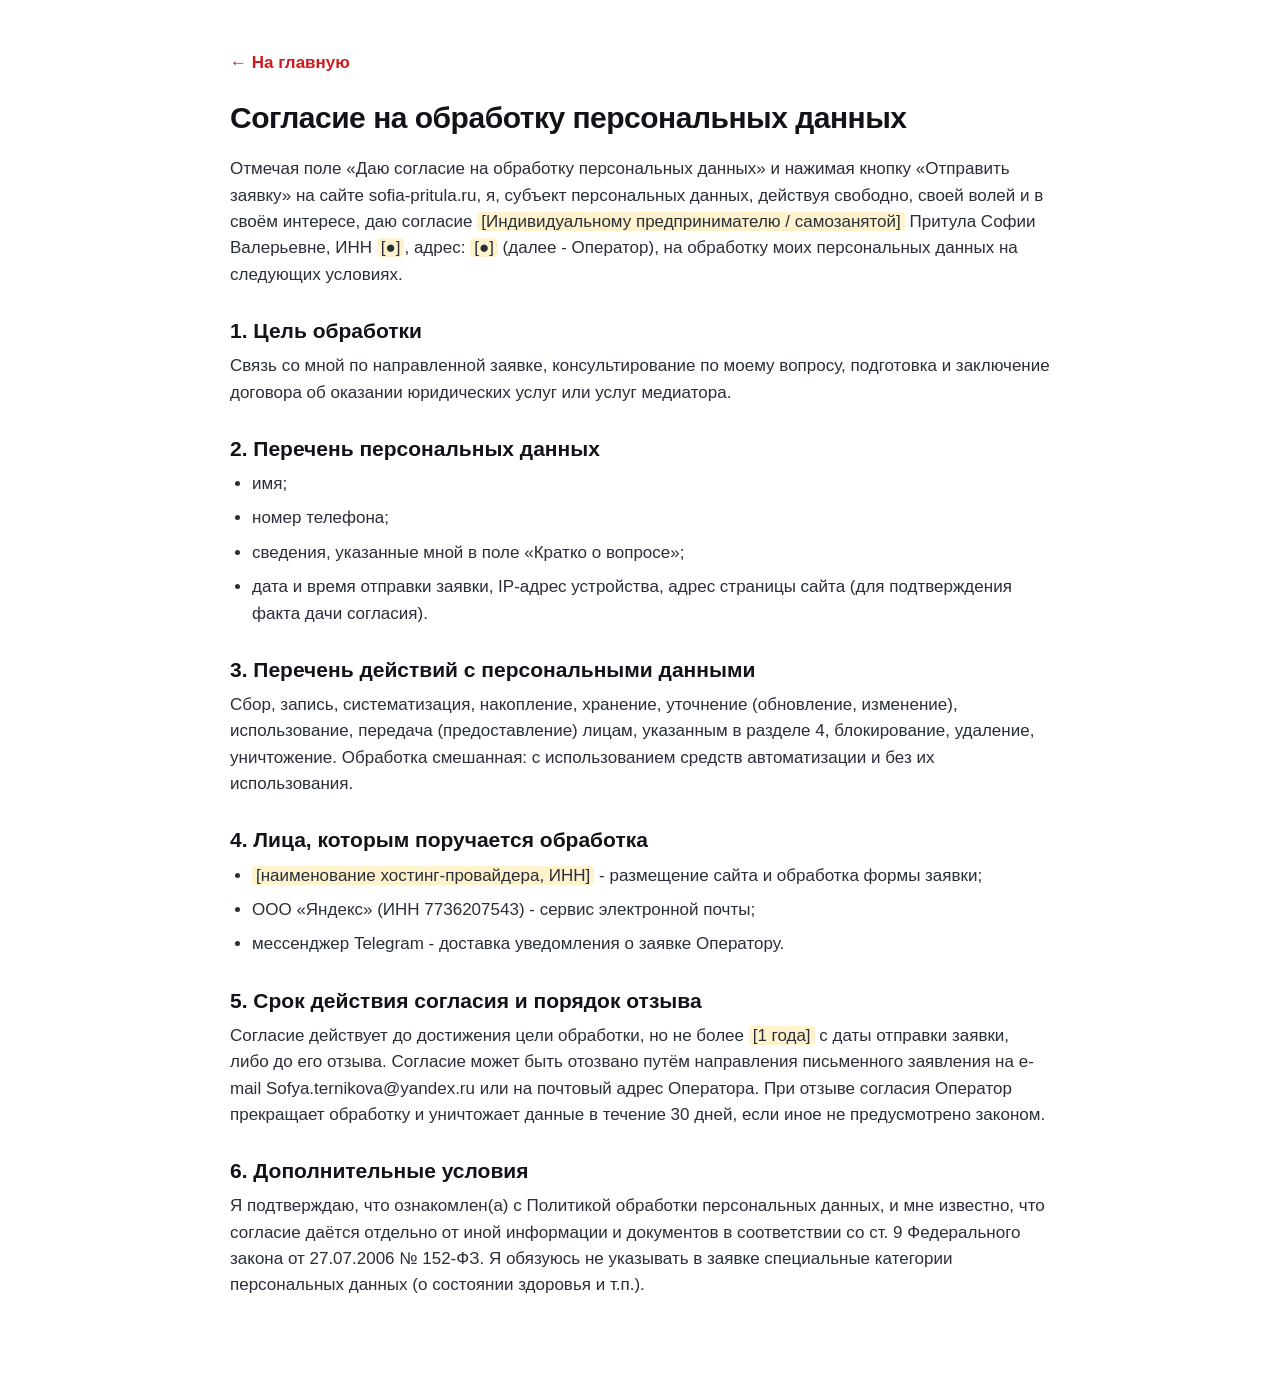
==== consent.html @ f9c7c825 "Сайт sofia-pritula.ru: новая версия Co-Authored-By: Claude Fable 5.1 <noreply@anthropic.com> Claude-" ====
<!DOCTYPE html>
<html lang="ru">
<head>
<meta charset="utf-8">
<meta name="viewport" content="width=device-width, initial-scale=1">
<title>Согласие на обработку персональных данных - София Притула</title>
<meta name="robots" content="noindex, follow">
<meta name="author" content="Тихонов Борис Игоревич">
<link rel="stylesheet" href="css/style.css">
</head>
<body>
<div class="doc">
<a class="back" href="index.html">← На главную</a>
<h1>Согласие на обработку персональных данных</h1>
<p>Отмечая поле «Даю согласие на обработку персональных данных» и нажимая кнопку «Отправить заявку» на сайте sofia-pritula.ru, я, субъект персональных данных, действуя свободно, своей волей и в своём интересе, даю согласие <span class="ph">[Индивидуальному предпринимателю / самозанятой]</span> Притула Софии Валерьевне, ИНН <span class="ph">[●]</span>, адрес: <span class="ph">[●]</span> (далее - Оператор), на обработку моих персональных данных на следующих условиях.</p>

<h2>1. Цель обработки</h2>
<p>Связь со мной по направленной заявке, консультирование по моему вопросу, подготовка и заключение договора об оказании юридических услуг или услуг медиатора.</p>

<h2>2. Перечень персональных данных</h2>
<ul>
<li>имя;</li>
<li>номер телефона;</li>
<li>сведения, указанные мной в поле «Кратко о вопросе»;</li>
<li>дата и время отправки заявки, IP-адрес устройства, адрес страницы сайта (для подтверждения факта дачи согласия).</li>
</ul>

<h2>3. Перечень действий с персональными данными</h2>
<p>Сбор, запись, систематизация, накопление, хранение, уточнение (обновление, изменение), использование, передача (предоставление) лицам, указанным в разделе 4, блокирование, удаление, уничтожение. Обработка смешанная: с использованием средств автоматизации и без их использования.</p>

<h2>4. Лица, которым поручается обработка</h2>
<ul>
<li><span class="ph">[наименование хостинг-провайдера, ИНН]</span> - размещение сайта и обработка формы заявки;</li>
<li>ООО «Яндекс» (ИНН 7736207543) - сервис электронной почты;</li>
<li>мессенджер Telegram - доставка уведомления о заявке Оператору.</li>
</ul>

<h2>5. Срок действия согласия и порядок отзыва</h2>
<p>Согласие действует до достижения цели обработки, но не более <span class="ph">[1 года]</span> с даты отправки заявки, либо до его отзыва. Согласие может быть отозвано путём направления письменного заявления на e-mail Sofya.ternikova@yandex.ru или на почтовый адрес Оператора. При отзыве согласия Оператор прекращает обработку и уничтожает данные в течение 30 дней, если иное не предусмотрено законом.</p>

<h2>6. Дополнительные условия</h2>
<p>Я подтверждаю, что ознакомлен(а) с <a href="policy.html">Политикой обработки персональных данных</a>, и мне известно, что согласие даётся отдельно от иной информации и документов в соответствии со ст. 9 Федерального закона от 27.07.2006 № 152-ФЗ. Я обязуюсь не указывать в заявке специальные категории персональных данных (о состоянии здоровья и т.п.).</p>
</div>
</body>
</html>
---- css/style.css ----
:root{
  --red:#d2191d; --red-d:#a9131a; --ink:#111318; --mut:#5b6170; --line:#e4e7ec;
  --bg:#ffffff; --bg2:#f2f4f6; --max:1140px; --r:14px;
  --font:"Segoe UI",Roboto,"Helvetica Neue",Arial,sans-serif;
}
*{box-sizing:border-box;margin:0;padding:0}
html{scroll-behavior:smooth;-webkit-text-size-adjust:100%}
body{font-family:var(--font);color:var(--ink);background:var(--bg);line-height:1.55;font-size:17px}
img{max-width:100%;display:block}
a{color:inherit;text-decoration:none}
.wrap{max-width:var(--max);margin:0 auto;padding:0 20px}
section{padding:72px 0}
section.alt{background:var(--bg2)}
h1,h2,h3{line-height:1.2;font-weight:700}
h1{font-size:44px;letter-spacing:-.5px}
h2{font-size:34px;margin-bottom:14px}
h3{font-size:20px;margin-bottom:8px}
.lead{font-size:19px;color:var(--mut);max-width:760px;margin-bottom:36px}
.btn{display:inline-flex;align-items:center;gap:10px;padding:15px 26px;border-radius:999px;font-weight:600;border:2px solid var(--red);background:var(--red);color:#fff;cursor:pointer;transition:.2s;font-size:16px}
.btn:hover{background:var(--red-d);border-color:var(--red-d)}
.btn.ghost{background:transparent;color:var(--ink);border-color:var(--ink)}
.btn.ghost:hover{background:var(--ink);color:#fff}
.btn.tg{background:#229ED9;border-color:#229ED9}
.btn.tg:hover{background:#1b86ba;border-color:#1b86ba}
.btn svg{width:20px;height:20px;fill:currentColor}
.btns{display:flex;flex-wrap:wrap;gap:12px}

/* header */
header{position:sticky;top:0;z-index:50;background:rgba(255,255,255,.96);backdrop-filter:blur(8px);border-bottom:1px solid var(--line)}
.nav{display:flex;align-items:center;justify-content:space-between;height:72px;gap:20px}
.logo{font-weight:800;font-size:20px;letter-spacing:-.3px;white-space:nowrap}
.logo span{color:var(--red)}
.logo small{display:block;font-size:12px;font-weight:500;color:var(--mut);letter-spacing:.3px}
.menu{display:flex;gap:26px;font-size:15px;font-weight:500}
.menu a:hover{color:var(--red)}
.hphone{font-weight:700;font-size:17px;white-space:nowrap}
.burger{display:none;width:44px;height:44px;border:0;background:none;cursor:pointer}
.burger span{display:block;height:2px;background:var(--ink);margin:6px 0;transition:.2s}

/* hero */
.hero{padding:70px 0 60px;background:linear-gradient(180deg,#fff 0%,var(--bg2) 100%)}
.hero .grid{display:grid;grid-template-columns:1.1fr .9fr;gap:48px;align-items:center}
.hero .tag{display:inline-block;background:#fde8e8;color:var(--red);font-weight:700;font-size:13px;letter-spacing:.6px;text-transform:uppercase;padding:7px 14px;border-radius:999px;margin-bottom:18px}
.hero p.lead{margin:18px 0 28px}
.hero .photo{position:relative}
.hero .photo img{width:100%;aspect-ratio:4/5;object-fit:cover;border-radius:24px;box-shadow:0 30px 60px -30px rgba(0,0,0,.35)}
.hero .badge{position:absolute;left:-18px;bottom:28px;background:#fff;border-radius:16px;padding:14px 18px;box-shadow:0 12px 30px -12px rgba(0,0,0,.3)}
.hero .badge b{font-size:28px;color:var(--red);display:block;line-height:1}
.hero .badge small{color:var(--mut)}
.facts{display:grid;grid-template-columns:repeat(3,1fr);gap:14px;margin-top:34px}
.fact{background:#fff;border:1px solid var(--line);border-radius:var(--r);padding:16px 18px}
.fact b{display:block;font-size:26px;color:var(--red);line-height:1.1}
.fact span{font-size:14px;color:var(--mut)}

/* cards */
.cards{display:grid;grid-template-columns:repeat(3,1fr);gap:20px}
.cards.two{grid-template-columns:repeat(2,1fr)}
.cards.four{grid-template-columns:repeat(4,1fr)}
.card{background:#fff;border:1px solid var(--line);border-radius:var(--r);padding:26px}
.alt .card{border-color:transparent}
.card .num{font-size:40px;font-weight:800;color:var(--red);line-height:1;margin-bottom:8px}
.card ul{padding-left:18px;color:#2a2e38}
.card li{margin:6px 0}
.card .price{margin-top:14px;font-weight:700;color:var(--ink)}
.card .price small{display:block;font-weight:400;color:var(--mut);font-size:13px}
.note{font-size:13px;color:var(--mut);margin-top:16px}

/* steps */
.steps{display:grid;grid-template-columns:repeat(4,1fr);gap:20px;counter-reset:s}
.step{position:relative;background:#fff;border-radius:var(--r);padding:26px 24px 24px;border:1px solid var(--line)}
.step::before{counter-increment:s;content:counter(s);display:inline-flex;width:38px;height:38px;border-radius:50%;background:var(--red);color:#fff;font-weight:800;align-items:center;justify-content:center;margin-bottom:14px}

/* about */
.about .grid{display:grid;grid-template-columns:.8fr 1.2fr;gap:48px;align-items:center}
.about img{border-radius:24px;aspect-ratio:4/5;object-fit:cover;width:100%}
.about ul{list-style:none;margin-top:18px}
.about li{padding:10px 0 10px 32px;position:relative;border-bottom:1px solid var(--line)}
.about li::before{content:"";position:absolute;left:0;top:16px;width:18px;height:18px;border-radius:50%;background:var(--red);mask:url('data:image/svg+xml;utf8,<svg xmlns="http://www.w3.org/2000/svg" viewBox="0 0 24 24"><path d="M9 16.2 4.8 12l-1.4 1.4L9 19 21 7l-1.4-1.4z"/></svg>') center/contain no-repeat;-webkit-mask:url('data:image/svg+xml;utf8,<svg xmlns="http://www.w3.org/2000/svg" viewBox="0 0 24 24"><path d="M9 16.2 4.8 12l-1.4 1.4L9 19 21 7l-1.4-1.4z"/></svg>') center/contain no-repeat}

/* reviews */
.review{background:#fff;border-radius:var(--r);padding:26px;border:1px solid var(--line)}
.review .who{display:flex;align-items:center;gap:12px;margin-bottom:12px}
.review .ava{width:46px;height:46px;border-radius:50%;background:var(--red);color:#fff;display:flex;align-items:center;justify-content:center;font-weight:700}
.review .who b{display:block}
.review .who small{color:var(--mut)}
.review p{color:#2a2e38}

/* faq */
.faq details{background:#fff;border:1px solid var(--line);border-radius:var(--r);padding:0 22px;margin-bottom:12px}
.faq summary{cursor:pointer;padding:18px 0;font-weight:600;list-style:none;display:flex;justify-content:space-between;gap:16px}
.faq summary::after{content:"+";color:var(--red);font-size:24px;line-height:1}
.faq details[open] summary::after{content:"−"}
.faq details p{padding:0 0 18px;color:#2a2e38}

/* contact */
.contact .grid{display:grid;grid-template-columns:1fr 1fr;gap:48px;align-items:start}
.clist{list-style:none;margin:20px 0}
.clist li{margin:12px 0;font-size:18px}
.clist a{font-weight:600}
.clist a:hover{color:var(--red)}
form{background:#fff;border:1px solid var(--line);border-radius:20px;padding:30px}
.field{margin-bottom:16px}
label{display:block;font-size:14px;font-weight:600;margin-bottom:6px}
input[type=text],input[type=tel],textarea{width:100%;border:1px solid #c9ced8;border-radius:10px;padding:13px 14px;font:inherit;font-size:16px;background:#fff}
input:focus,textarea:focus{outline:2px solid var(--red);border-color:transparent}
textarea{min-height:100px;resize:vertical}
.hint{font-size:12px;color:var(--mut);margin-top:4px}
.check{display:flex;gap:10px;align-items:flex-start;font-size:14px;font-weight:400;margin:14px 0 18px}
.check input{margin-top:4px;width:18px;height:18px;flex:none;accent-color:var(--red)}
.check a{text-decoration:underline}
.err{color:var(--red);font-size:14px;display:none;margin-top:8px}
.ok{display:none;background:#e9f8ee;border-radius:12px;padding:18px;color:#1d6a35;font-weight:600}

/* footer */
footer{background:#111318;color:#c9ced8;padding:48px 0 110px;font-size:14px}
footer .grid{display:grid;grid-template-columns:1.2fr 1fr 1fr;gap:32px}
footer b{color:#fff}
footer a:hover{color:#fff;text-decoration:underline}
footer .req{line-height:1.7}
footer .copy{margin-top:30px;border-top:1px solid #2a2e38;padding-top:18px;color:#8a90a0;font-size:13px}

/* sticky mobile bar */
.bar{position:fixed;left:0;right:0;bottom:0;z-index:60;display:none;grid-template-columns:1fr 1fr 1fr;gap:1px;background:var(--line);border-top:1px solid var(--line)}
.bar a{background:#fff;padding:12px 6px;text-align:center;font-size:13px;font-weight:600;display:flex;flex-direction:column;align-items:center;gap:4px}
.bar svg{width:22px;height:22px;fill:var(--red)}
.bar a.main{background:var(--red);color:#fff}
.bar a.main svg{fill:#fff}

/* docs pages */
.doc{max-width:860px;margin:0 auto;padding:50px 20px 80px}
.doc h1{font-size:30px;margin-bottom:20px}
.doc h2{font-size:21px;margin:30px 0 10px}
.doc p,.doc li{margin:8px 0;color:#2a2e38}
.doc ul,.doc ol{padding-left:22px}
.doc .back{display:inline-block;margin-bottom:24px;color:var(--red);font-weight:600}
.doc .ph{background:#fff3cd;padding:0 4px;border-radius:4px}

@media (max-width:980px){
  h1{font-size:36px} h2{font-size:28px}
  .hero .grid,.about .grid,.contact .grid{grid-template-columns:1fr}
  .hero .photo{order:-1;max-width:420px}
  .cards,.cards.four{grid-template-columns:repeat(2,1fr)}
  .steps{grid-template-columns:repeat(2,1fr)}
  footer .grid{grid-template-columns:1fr}
}
@media (max-width:700px){
  body{font-size:16px}
  section{padding:52px 0}
  h1{font-size:30px} h2{font-size:25px}
  .menu{display:none;position:absolute;left:0;right:0;top:72px;background:#fff;flex-direction:column;gap:0;border-bottom:1px solid var(--line);padding:10px 20px}
  .menu.open{display:flex}
  .menu a{padding:12px 0;border-bottom:1px solid var(--line)}
  .hphone,.nav .btn{display:none}
  .burger{display:block}
  .cards,.cards.two,.cards.four,.steps{grid-template-columns:1fr}
  .facts{grid-template-columns:1fr 1fr}
  .hero .badge{left:10px}
  .bar{display:grid}
}
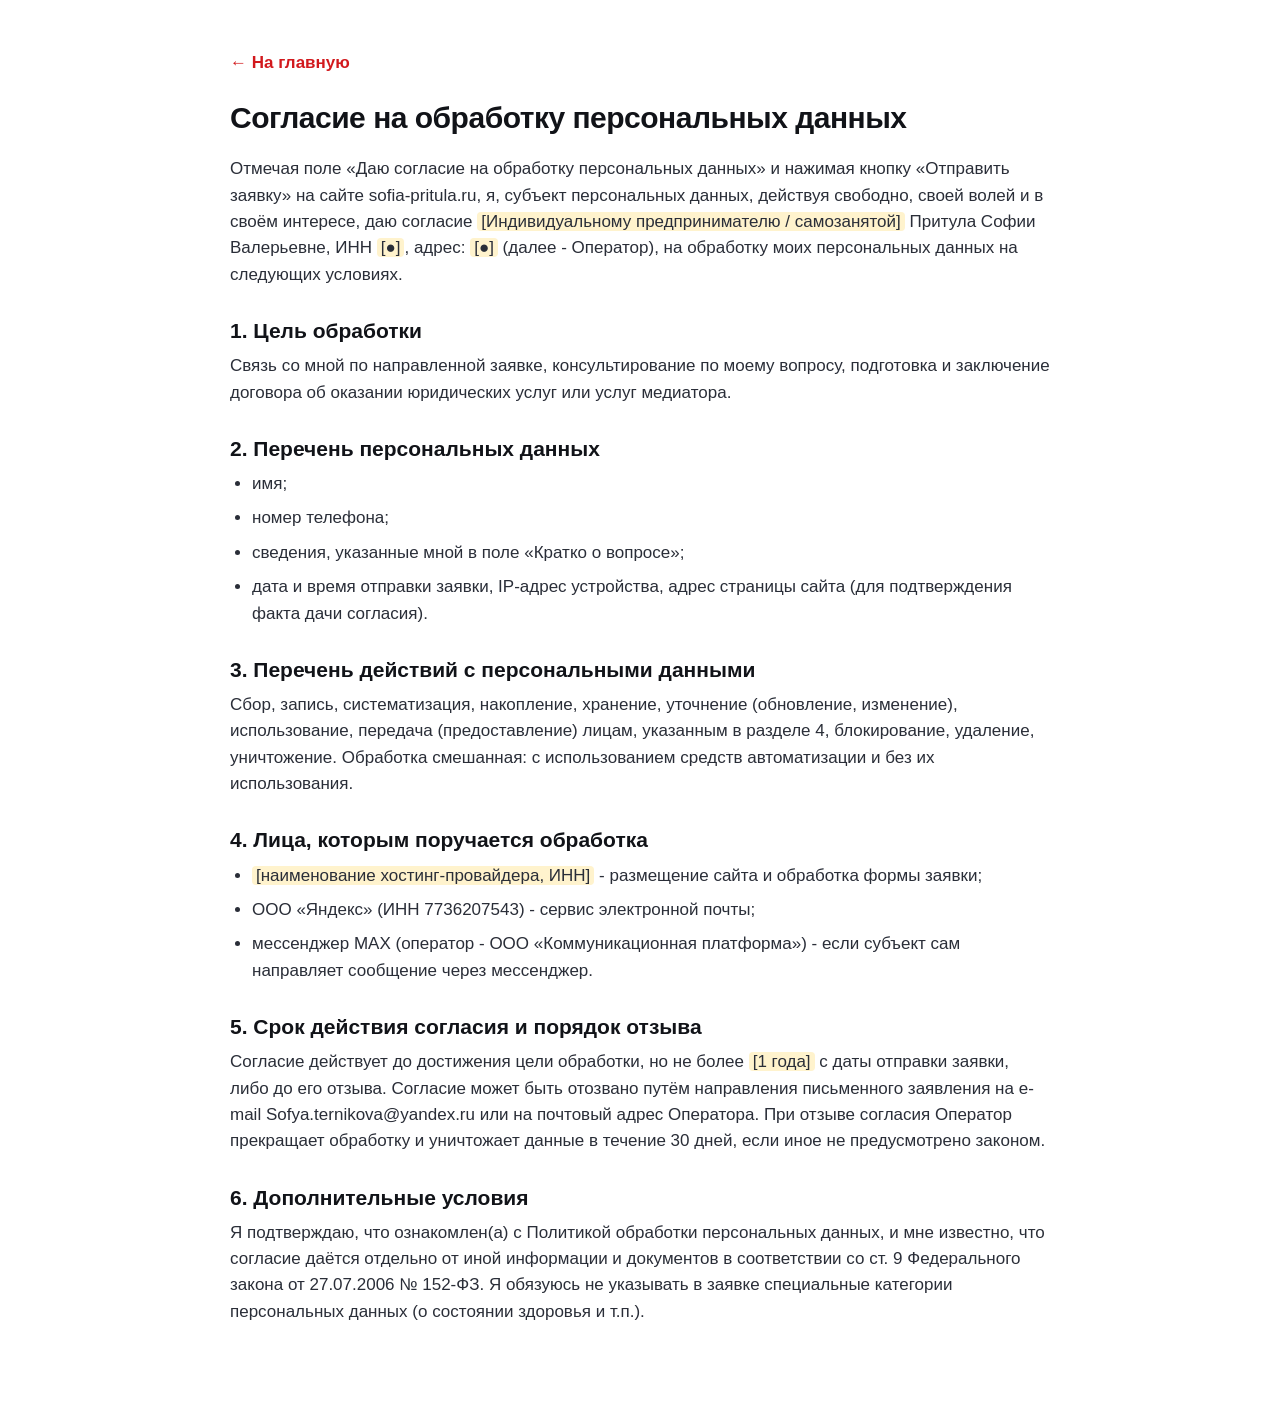
==== commit cdc7d5ae: "MAX вместо Telegram, крупное фото, SEO-блоки и разметка Co-Authored-By: Claude Fable 5.1 <noreply@an" ====
--- a/consent.html
+++ b/consent.html
@@ -32,7 +32,7 @@
 <ul>
 <li><span class="ph">[наименование хостинг-провайдера, ИНН]</span> - размещение сайта и обработка формы заявки;</li>
 <li>ООО «Яндекс» (ИНН 7736207543) - сервис электронной почты;</li>
-<li>мессенджер Telegram - доставка уведомления о заявке Оператору.</li>
+<li>мессенджер MAX (оператор - ООО «Коммуникационная платформа») - если субъект сам направляет сообщение через мессенджер.</li>
 </ul>
 
 <h2>5. Срок действия согласия и порядок отзыва</h2>
--- a/css/style.css
+++ b/css/style.css
@@ -20,8 +20,8 @@
 .btn:hover{background:var(--red-d);border-color:var(--red-d)}
 .btn.ghost{background:transparent;color:var(--ink);border-color:var(--ink)}
 .btn.ghost:hover{background:var(--ink);color:#fff}
-.btn.tg{background:#229ED9;border-color:#229ED9}
-.btn.tg:hover{background:#1b86ba;border-color:#1b86ba}
+.btn.max{background:#1f2937;border-color:#1f2937}
+.btn.max:hover{background:#111827;border-color:#111827}
 .btn svg{width:20px;height:20px;fill:currentColor}
 .btns{display:flex;flex-wrap:wrap;gap:12px}
 
@@ -39,15 +39,16 @@
 
 /* hero */
 .hero{padding:70px 0 60px;background:linear-gradient(180deg,#fff 0%,var(--bg2) 100%)}
-.hero .grid{display:grid;grid-template-columns:1.1fr .9fr;gap:48px;align-items:center}
+.hero .wrap{display:grid;grid-template-columns:1.05fr .95fr;gap:44px;align-items:center}
+.facts{grid-column:1/-1}
 .hero .tag{display:inline-block;background:#fde8e8;color:var(--red);font-weight:700;font-size:13px;letter-spacing:.6px;text-transform:uppercase;padding:7px 14px;border-radius:999px;margin-bottom:18px}
 .hero p.lead{margin:18px 0 28px}
 .hero .photo{position:relative}
-.hero .photo img{width:100%;aspect-ratio:4/5;object-fit:cover;border-radius:24px;box-shadow:0 30px 60px -30px rgba(0,0,0,.35)}
-.hero .badge{position:absolute;left:-18px;bottom:28px;background:#fff;border-radius:16px;padding:14px 18px;box-shadow:0 12px 30px -12px rgba(0,0,0,.3)}
+.hero .photo img{width:100%;aspect-ratio:4/5;object-fit:cover;object-position:100% 35%;border-radius:24px;box-shadow:0 30px 60px -30px rgba(0,0,0,.35);background:#fff}
+.hero .badge{position:absolute;left:24px;bottom:24px;background:#fff;border-radius:16px;padding:14px 18px;box-shadow:0 12px 30px -12px rgba(0,0,0,.3)}
 .hero .badge b{font-size:28px;color:var(--red);display:block;line-height:1}
 .hero .badge small{color:var(--mut)}
-.facts{display:grid;grid-template-columns:repeat(3,1fr);gap:14px;margin-top:34px}
+.facts{display:grid;grid-template-columns:repeat(4,1fr);gap:14px;margin-top:10px}
 .fact{background:#fff;border:1px solid var(--line);border-radius:var(--r);padding:16px 18px}
 .fact b{display:block;font-size:26px;color:var(--red);line-height:1.1}
 .fact span{font-size:14px;color:var(--mut)}
@@ -72,7 +73,7 @@
 
 /* about */
 .about .grid{display:grid;grid-template-columns:.8fr 1.2fr;gap:48px;align-items:center}
-.about img{border-radius:24px;aspect-ratio:4/5;object-fit:cover;width:100%}
+.about img{border-radius:24px;width:100%;height:auto}
 .about ul{list-style:none;margin-top:18px}
 .about li{padding:10px 0 10px 32px;position:relative;border-bottom:1px solid var(--line)}
 .about li::before{content:"";position:absolute;left:0;top:16px;width:18px;height:18px;border-radius:50%;background:var(--red);mask:url('data:image/svg+xml;utf8,<svg xmlns="http://www.w3.org/2000/svg" viewBox="0 0 24 24"><path d="M9 16.2 4.8 12l-1.4 1.4L9 19 21 7l-1.4-1.4z"/></svg>') center/contain no-repeat;-webkit-mask:url('data:image/svg+xml;utf8,<svg xmlns="http://www.w3.org/2000/svg" viewBox="0 0 24 24"><path d="M9 16.2 4.8 12l-1.4 1.4L9 19 21 7l-1.4-1.4z"/></svg>') center/contain no-repeat}
@@ -137,8 +138,8 @@
 
 @media (max-width:980px){
   h1{font-size:36px} h2{font-size:28px}
-  .hero .grid,.about .grid,.contact .grid{grid-template-columns:1fr}
-  .hero .photo{order:-1;max-width:420px}
+  .hero .wrap,.about .grid,.contact .grid{grid-template-columns:1fr}
+  .hero .photo{order:-1;max-width:420px;margin:0 auto}
   .cards,.cards.four{grid-template-columns:repeat(2,1fr)}
   .steps{grid-template-columns:repeat(2,1fr)}
   footer .grid{grid-template-columns:1fr}
@@ -157,3 +158,8 @@
   .hero .badge{left:10px}
   .bar{display:grid}
 }
+
+.seo .cols{display:grid;grid-template-columns:1fr 1fr;gap:40px}
+.seo h3{margin-top:18px}
+.seo p{color:#2a2e38}
+@media (max-width:980px){.seo .cols{grid-template-columns:1fr}.facts{grid-template-columns:repeat(2,1fr)}}
